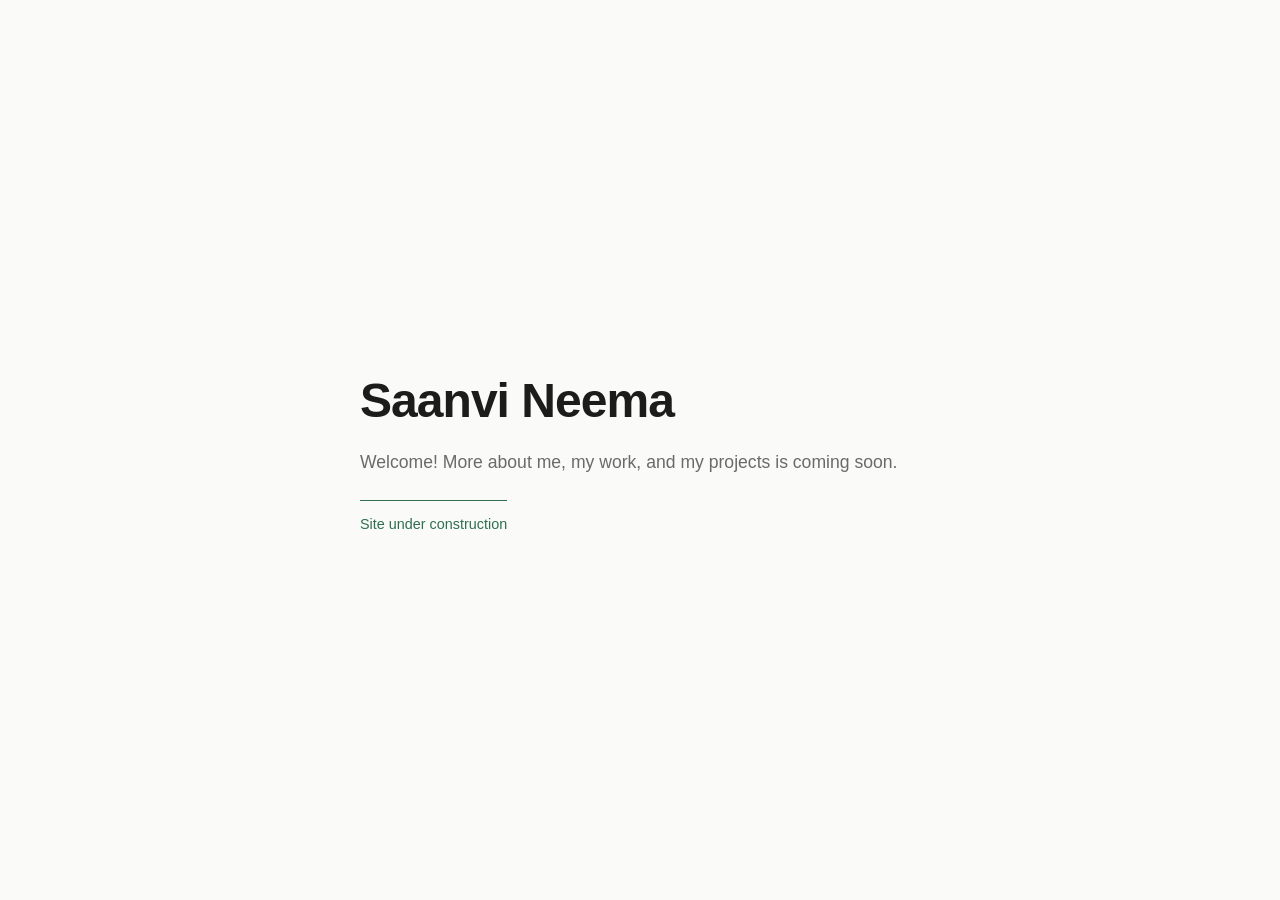
==== index.html @ 9dc1acc5 "Add placeholder home page Co-Authored-By: Claude Opus 5.5 <noreply@anthropic.com>" ====
<!doctype html>
<html lang="en">
<head>
  <meta charset="utf-8">
  <meta name="viewport" content="width=device-width, initial-scale=1">
  <title>Saanvi Neema</title>
  <meta name="description" content="Personal website of Saanvi Neema.">
  <style>
    :root {
      --bg: #fafaf8;
      --text: #1c1c1a;
      --muted: #6b6b66;
      --accent: #2f6f4f;
    }
    @media (prefers-color-scheme: dark) {
      :root {
        --bg: #141413;
        --text: #ededea;
        --muted: #9a9a94;
        --accent: #7fc4a0;
      }
    }
    * { box-sizing: border-box; }
    body {
      margin: 0;
      min-height: 100vh;
      display: flex;
      align-items: center;
      justify-content: center;
      padding: 24px 16px;
      background: var(--bg);
      color: var(--text);
      font-family: -apple-system, BlinkMacSystemFont, "Segoe UI", Roboto, Helvetica, Arial, sans-serif;
      line-height: 1.6;
    }
    main { max-width: 560px; width: 100%; }
    h1 {
      font-size: clamp(2rem, 6vw, 3rem);
      font-weight: 650;
      letter-spacing: -0.02em;
      margin: 0 0 8px;
    }
    p { margin: 0 0 16px; color: var(--muted); font-size: 1.1rem; }
    .note {
      display: inline-block;
      margin-top: 8px;
      font-size: 0.9rem;
      color: var(--accent);
      border-top: 1px solid currentColor;
      padding-top: 12px;
    }
  </style>
</head>
<body>
  <main>
    <h1>Saanvi Neema</h1>
    <p>Welcome! More about me, my work, and my projects is coming soon.</p>
    <span class="note">Site under construction</span>
  </main>
</body>
</html>
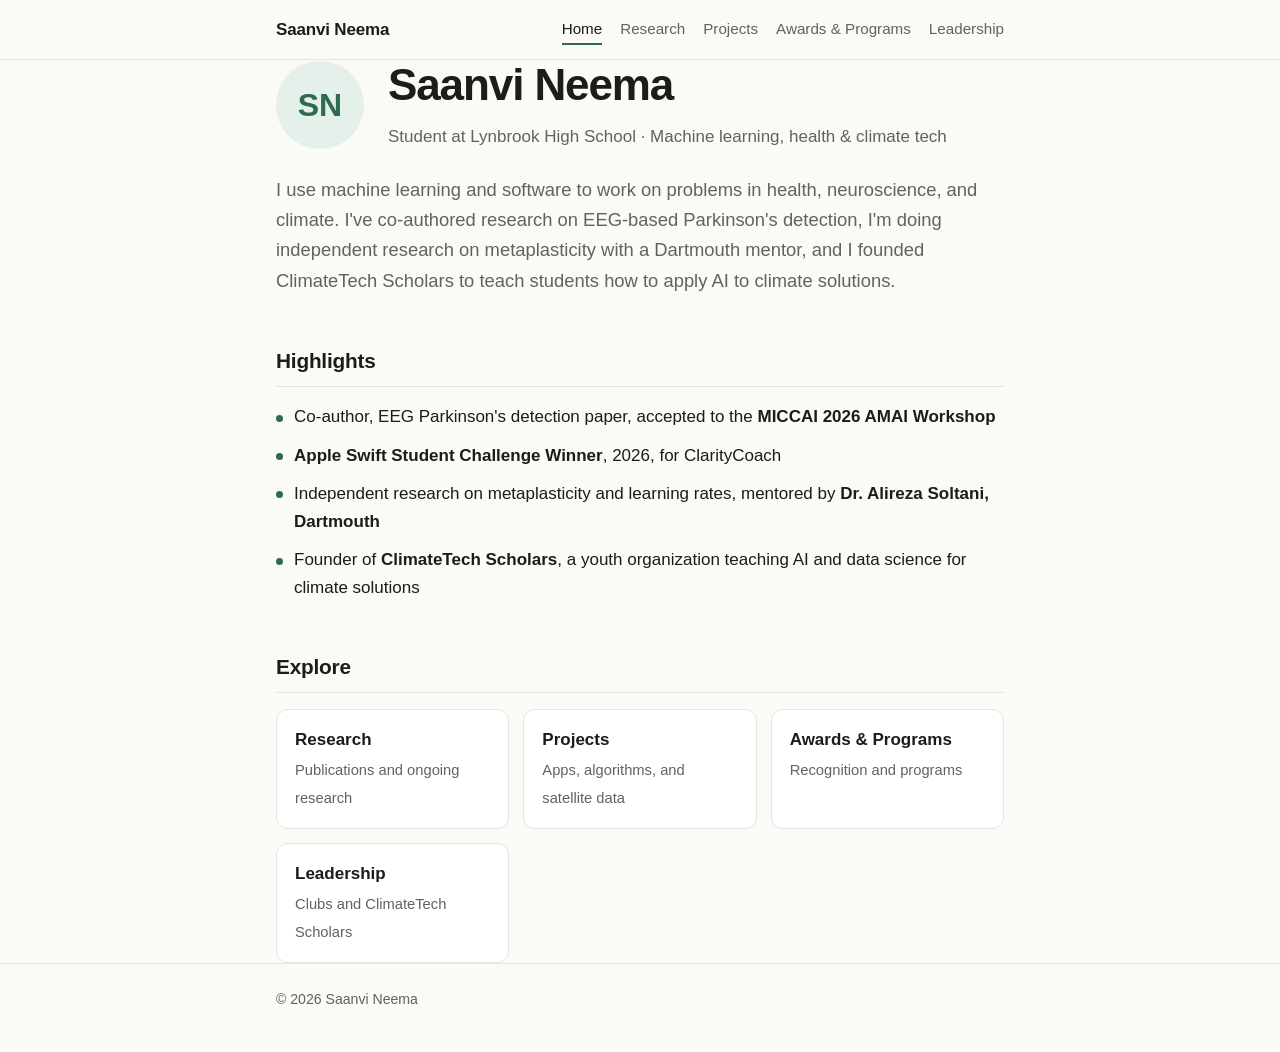
==== commit 2355be6c: "Build full site: home, research, projects, awards, leadership pages Co-Authored-By: Claude Opus 5.5 " ====
--- a/index.html
+++ b/index.html
@@ -4,58 +4,58 @@
   <meta charset="utf-8">
   <meta name="viewport" content="width=device-width, initial-scale=1">
   <title>Saanvi Neema</title>
-  <meta name="description" content="Personal website of Saanvi Neema.">
-  <style>
-    :root {
-      --bg: #fafaf8;
-      --text: #1c1c1a;
-      --muted: #6b6b66;
-      --accent: #2f6f4f;
-    }
-    @media (prefers-color-scheme: dark) {
-      :root {
-        --bg: #141413;
-        --text: #ededea;
-        --muted: #9a9a94;
-        --accent: #7fc4a0;
-      }
-    }
-    * { box-sizing: border-box; }
-    body {
-      margin: 0;
-      min-height: 100vh;
-      display: flex;
-      align-items: center;
-      justify-content: center;
-      padding: 24px 16px;
-      background: var(--bg);
-      color: var(--text);
-      font-family: -apple-system, BlinkMacSystemFont, "Segoe UI", Roboto, Helvetica, Arial, sans-serif;
-      line-height: 1.6;
-    }
-    main { max-width: 560px; width: 100%; }
-    h1 {
-      font-size: clamp(2rem, 6vw, 3rem);
-      font-weight: 650;
-      letter-spacing: -0.02em;
-      margin: 0 0 8px;
-    }
-    p { margin: 0 0 16px; color: var(--muted); font-size: 1.1rem; }
-    .note {
-      display: inline-block;
-      margin-top: 8px;
-      font-size: 0.9rem;
-      color: var(--accent);
-      border-top: 1px solid currentColor;
-      padding-top: 12px;
-    }
-  </style>
+  <meta name="description" content="Saanvi Neema: student researcher in machine learning, health, and climate tech.">
+  <link rel="stylesheet" href="style.css">
 </head>
 <body>
-  <main>
-    <h1>Saanvi Neema</h1>
-    <p>Welcome! More about me, my work, and my projects is coming soon.</p>
-    <span class="note">Site under construction</span>
+  <header>
+    <div class="wrap">
+      <a class="brand" href="index.html">Saanvi Neema</a>
+      <nav>
+        <a href="index.html" aria-current="page">Home</a>
+        <a href="research.html">Research</a>
+        <a href="projects.html">Projects</a>
+        <a href="awards.html">Awards &amp; Programs</a>
+        <a href="leadership.html">Leadership</a>
+      </nav>
+    </div>
+  </header>
+
+  <main class="wrap">
+    <div class="hero">
+      <div class="avatar" aria-hidden="true">SN</div>
+      <div>
+        <h1>Saanvi Neema</h1>
+        <p class="tagline">Student at Lynbrook High School · Machine learning, health &amp; climate tech</p>
+      </div>
+    </div>
+
+    <p class="lede" style="margin-top: 24px;">
+      I use machine learning and software to work on problems in health, neuroscience, and climate.
+      I've co-authored research on EEG-based Parkinson's detection, I'm doing independent research
+      on metaplasticity with a Dartmouth mentor, and I founded ClimateTech Scholars to teach students
+      how to apply AI to climate solutions.
+    </p>
+
+    <h2>Highlights</h2>
+    <ul class="highlights">
+      <li>Co-author, EEG Parkinson's detection paper, accepted to the <strong>MICCAI 2026 AMAI Workshop</strong></li>
+      <li><strong>Apple Swift Student Challenge Winner</strong>, 2026, for ClarityCoach</li>
+      <li>Independent research on metaplasticity and learning rates, mentored by <strong>Dr. Alireza Soltani, Dartmouth</strong></li>
+      <li>Founder of <strong>ClimateTech Scholars</strong>, a youth organization teaching AI and data science for climate solutions</li>
+    </ul>
+
+    <h2>Explore</h2>
+    <div class="cards">
+      <a class="card" href="research.html"><strong>Research</strong><span>Publications and ongoing research</span></a>
+      <a class="card" href="projects.html"><strong>Projects</strong><span>Apps, algorithms, and satellite data</span></a>
+      <a class="card" href="awards.html"><strong>Awards &amp; Programs</strong><span>Recognition and programs</span></a>
+      <a class="card" href="leadership.html"><strong>Leadership</strong><span>Clubs and ClimateTech Scholars</span></a>
+    </div>
   </main>
+
+  <footer>
+    <div class="wrap">© 2026 Saanvi Neema</div>
+  </footer>
 </body>
 </html>
--- a/style.css
+++ b/style.css
@@ -0,0 +1,183 @@
+:root {
+  --bg: #fafaf7;
+  --surface: #ffffff;
+  --text: #1b1d1a;
+  --muted: #5f645d;
+  --border: #e4e6e0;
+  --accent: #2d6a4f;
+  --accent-soft: #e6f0ea;
+  --max: 760px;
+}
+@media (prefers-color-scheme: dark) {
+  :root {
+    --bg: #121412;
+    --surface: #1a1d1a;
+    --text: #e9ece6;
+    --muted: #a0a69c;
+    --border: #2c302b;
+    --accent: #84c9a3;
+    --accent-soft: #1f2e25;
+  }
+}
+
+* { box-sizing: border-box; }
+
+body {
+  margin: 0;
+  background: var(--bg);
+  color: var(--text);
+  font-family: -apple-system, BlinkMacSystemFont, "Segoe UI", Roboto, Helvetica, Arial, sans-serif;
+  font-size: 17px;
+  line-height: 1.65;
+  -webkit-font-smoothing: antialiased;
+}
+
+a { color: var(--accent); text-underline-offset: 3px; }
+a:hover { text-decoration-thickness: 2px; }
+
+.wrap { max-width: var(--max); margin: 0 auto; padding: 0 16px; }
+
+/* Header and navigation */
+header {
+  position: sticky;
+  top: 0;
+  z-index: 10;
+  background: color-mix(in srgb, var(--bg) 88%, transparent);
+  backdrop-filter: blur(8px);
+  -webkit-backdrop-filter: blur(8px);
+  border-bottom: 1px solid var(--border);
+}
+header .wrap {
+  display: flex;
+  align-items: center;
+  justify-content: space-between;
+  gap: 16px;
+  flex-wrap: wrap;
+  padding-top: 14px;
+  padding-bottom: 14px;
+}
+.brand {
+  font-weight: 650;
+  color: var(--text);
+  text-decoration: none;
+  letter-spacing: -0.01em;
+}
+nav { display: flex; flex-wrap: wrap; gap: 4px 18px; }
+nav a {
+  color: var(--muted);
+  text-decoration: none;
+  font-size: 0.95rem;
+  padding: 2px 0;
+  border-bottom: 2px solid transparent;
+}
+nav a:hover { color: var(--text); }
+nav a[aria-current="page"] { color: var(--text); border-bottom-color: var(--accent); }
+
+/* Page content */
+main { padding: 56px 0 72px; }
+
+h1 {
+  font-size: clamp(2rem, 6vw, 2.75rem);
+  line-height: 1.15;
+  letter-spacing: -0.025em;
+  margin: 0 0 12px;
+}
+h2 {
+  font-size: 1.3rem;
+  letter-spacing: -0.01em;
+  margin: 48px 0 16px;
+  padding-bottom: 8px;
+  border-bottom: 1px solid var(--border);
+}
+h3 { font-size: 1.08rem; margin: 0 0 4px; line-height: 1.4; }
+p { margin: 0 0 16px; }
+
+.lede { font-size: 1.15rem; color: var(--muted); max-width: 40em; }
+
+/* Home hero */
+.hero { display: flex; align-items: center; gap: 24px; margin-bottom: 8px; }
+.avatar {
+  flex: none;
+  width: 88px;
+  height: 88px;
+  border-radius: 50%;
+  display: grid;
+  place-items: center;
+  background: var(--accent-soft);
+  color: var(--accent);
+  font-size: 2rem;
+  font-weight: 650;
+  object-fit: cover;
+}
+.tagline { color: var(--muted); margin: 0; }
+
+/* Entry cards */
+.entries { display: grid; gap: 14px; }
+.entry {
+  background: var(--surface);
+  border: 1px solid var(--border);
+  border-radius: 12px;
+  padding: 18px 20px;
+}
+.entry p { margin: 6px 0 0; color: var(--muted); font-size: 0.97rem; }
+.meta { font-size: 0.88rem; color: var(--muted); }
+.tags { display: flex; flex-wrap: wrap; gap: 6px; margin-top: 12px; }
+.tag {
+  font-size: 0.78rem;
+  padding: 2px 9px;
+  border-radius: 999px;
+  background: var(--accent-soft);
+  color: var(--accent);
+}
+.badge {
+  display: inline-block;
+  font-size: 0.75rem;
+  font-weight: 600;
+  text-transform: uppercase;
+  letter-spacing: 0.04em;
+  color: var(--accent);
+  margin-bottom: 6px;
+}
+
+/* Home highlights */
+.highlights { list-style: none; padding: 0; margin: 0; display: grid; gap: 10px; }
+.highlights li { padding-left: 18px; position: relative; }
+.highlights li::before {
+  content: "";
+  position: absolute;
+  left: 0;
+  top: 0.7em;
+  width: 7px;
+  height: 7px;
+  border-radius: 50%;
+  background: var(--accent);
+}
+
+.cards { display: grid; grid-template-columns: repeat(auto-fit, minmax(200px, 1fr)); gap: 14px; }
+.card {
+  display: block;
+  background: var(--surface);
+  border: 1px solid var(--border);
+  border-radius: 12px;
+  padding: 16px 18px;
+  color: var(--text);
+  text-decoration: none;
+  transition: border-color 0.15s;
+}
+.card:hover { border-color: var(--accent); }
+.card strong { display: block; margin-bottom: 2px; }
+.card span { color: var(--muted); font-size: 0.92rem; }
+
+footer {
+  border-top: 1px solid var(--border);
+  padding: 24px 0 40px;
+  color: var(--muted);
+  font-size: 0.88rem;
+}
+
+@media (max-width: 520px) {
+  body { font-size: 16px; }
+  main { padding-top: 36px; }
+  .hero { flex-direction: column; align-items: flex-start; gap: 16px; }
+  .avatar { width: 72px; height: 72px; font-size: 1.6rem; }
+}
